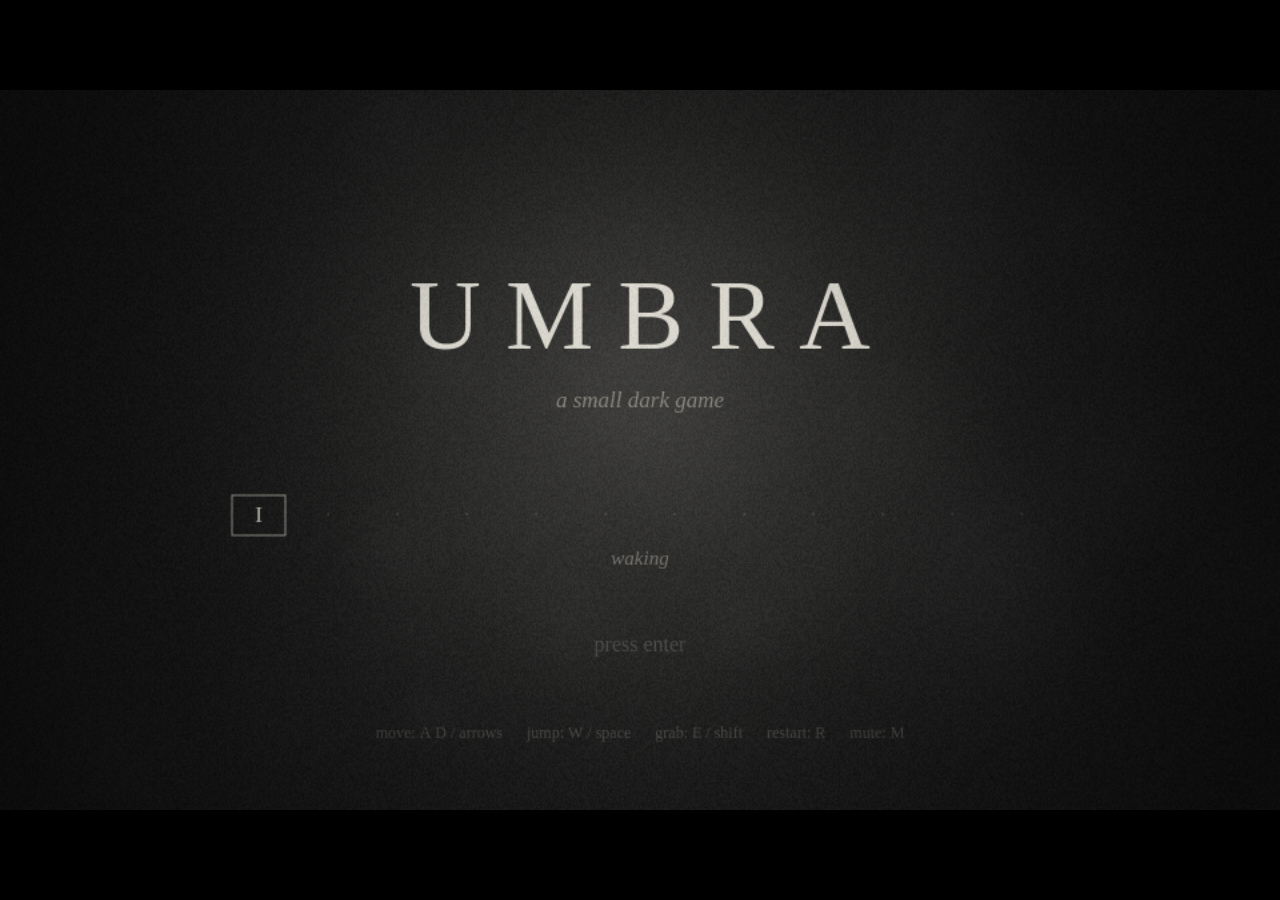
==== index.html @ 6d299690 "Add UMBRA, a monochrome LIMBO-style puzzle platformer Twelve chapters of trial-and-death puzzling on" ====
<!DOCTYPE html>
<html lang="en">
<head>
<meta charset="utf-8">
<title>UMBRA — a small dark game</title>
<meta name="viewport" content="width=device-width, initial-scale=1, user-scalable=no">
<meta name="description" content="A monochrome puzzle-platformer about a pair of eyes in the dark. Think before you step. 12 chapters of traps, crates and bad ideas.">
<meta property="og:title" content="UMBRA">
<meta property="og:description" content="A small dark puzzle game. Every trap is fair. Every death is your fault.">
<meta property="og:type" content="website">
<link rel="icon" href="data:image/svg+xml,<svg xmlns='http://www.w3.org/2000/svg' viewBox='0 0 32 32'><rect width='32' height='32' fill='%23111'/><circle cx='12' cy='15' r='2.4' fill='%23fffdf0'/><circle cx='20' cy='15' r='2.4' fill='%23fffdf0'/></svg>">
<link rel="stylesheet" href="css/style.css">
</head>
<body>
<canvas id="game"></canvas>
<script src="js/audio.js"></script>
<script src="js/levels.js"></script>
<script src="js/game.js"></script>
</body>
</html>
---- css/style.css ----
html, body {
  margin: 0;
  padding: 0;
  height: 100%;
  background: #000;
  overflow: hidden;
}

body {
  display: flex;
  align-items: center;
  justify-content: center;
}

#game {
  display: block;
  background: #000;
  cursor: default;
  touch-action: none;
}
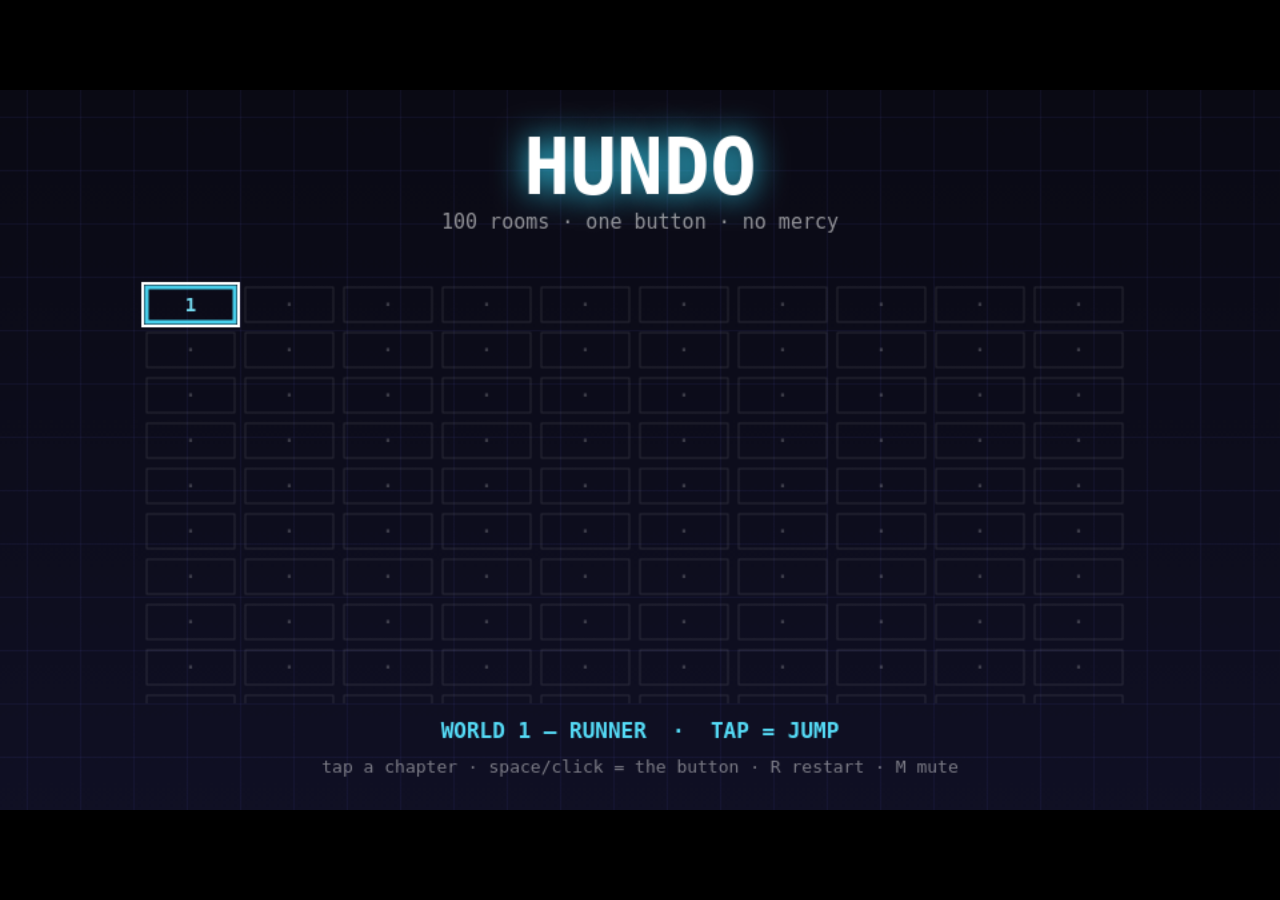
==== commit 653e8e11: "Add HUNDO: a 100-chapter one-button gauntlet, every chapter machine-proven beatable The button chang" ====
--- a/index.html
+++ b/index.html
@@ -2,19 +2,20 @@
 <html lang="en">
 <head>
 <meta charset="utf-8">
-<title>UMBRA — a small dark game</title>
-<meta name="viewport" content="width=device-width, initial-scale=1, user-scalable=no">
-<meta name="description" content="A monochrome puzzle-platformer about a pair of eyes in the dark. Think before you step. 12 chapters of traps, crates and bad ideas.">
-<meta property="og:title" content="UMBRA">
-<meta property="og:description" content="A small dark puzzle game. Every trap is fair. Every death is your fault.">
+<title>HUNDO — 100 rooms. one button. no mercy.</title>
+<meta name="viewport" content="width=device-width, initial-scale=1, maximum-scale=1, user-scalable=no">
+<meta name="description" content="A one-button gauntlet of 100 chapters that keeps changing what the button does. Jump, flip gravity, phase through walls, and get lied to. Every chapter machine-verified beatable.">
+<meta property="og:title" content="HUNDO">
+<meta property="og:description" content="100 rooms. one button. no mercy. How far can you get?">
 <meta property="og:type" content="website">
-<link rel="icon" href="data:image/svg+xml,<svg xmlns='http://www.w3.org/2000/svg' viewBox='0 0 32 32'><rect width='32' height='32' fill='%23111'/><circle cx='12' cy='15' r='2.4' fill='%23fffdf0'/><circle cx='20' cy='15' r='2.4' fill='%23fffdf0'/></svg>">
+<link rel="icon" href="data:image/svg+xml,<svg xmlns='http://www.w3.org/2000/svg' viewBox='0 0 32 32'><rect width='32' height='32' rx='6' fill='%230a0a14'/><rect x='7' y='7' width='18' height='18' rx='4' fill='%2338e0ff'/><rect x='12' y='13' width='3' height='3' fill='%230a0a14'/><rect x='18' y='13' width='3' height='3' fill='%230a0a14'/></svg>">
 <link rel="stylesheet" href="css/style.css">
 </head>
 <body>
 <canvas id="game"></canvas>
+<script src="js/sim.js"></script>
+<script src="js/levels.js"></script>
 <script src="js/audio.js"></script>
-<script src="js/levels.js"></script>
 <script src="js/game.js"></script>
 </body>
 </html>
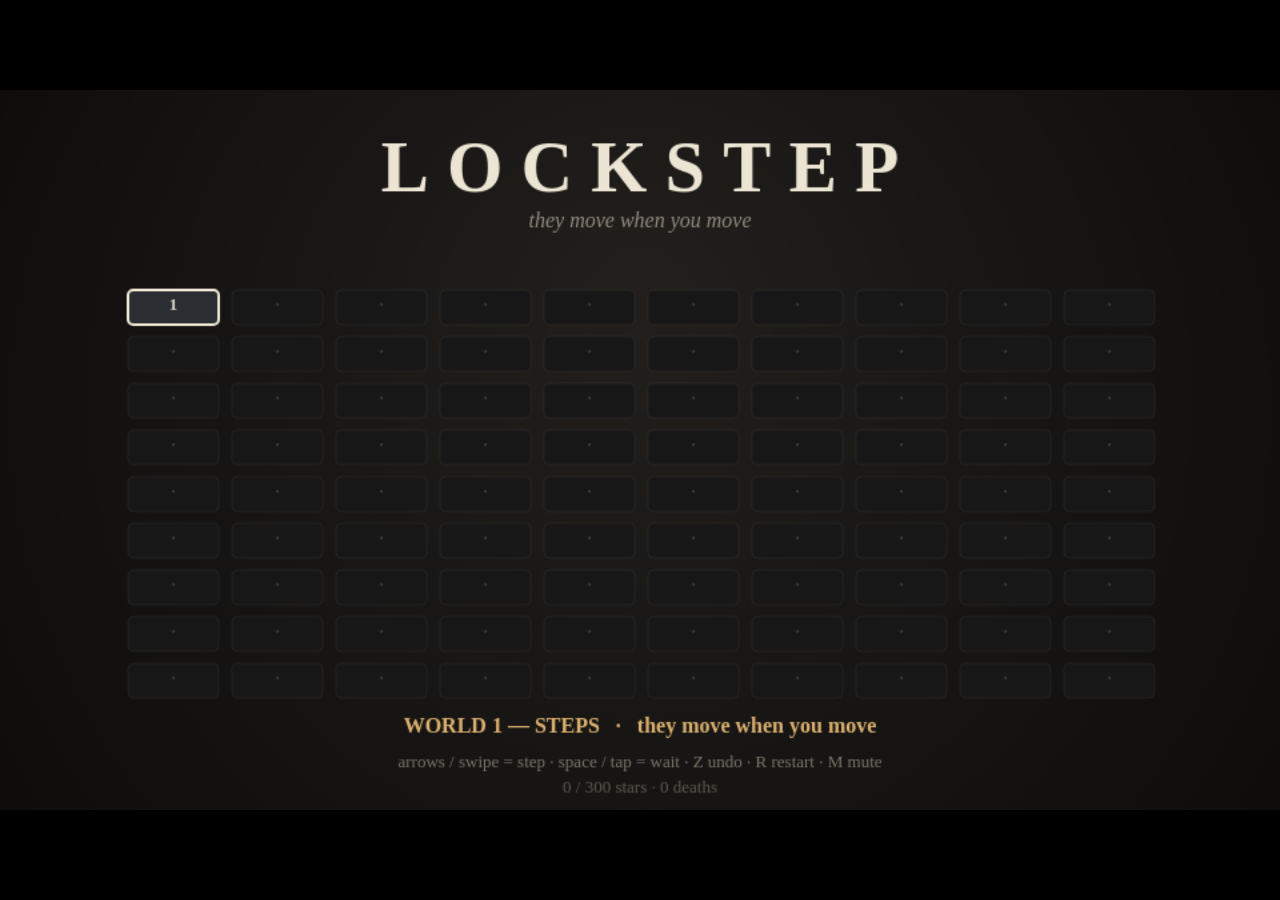
==== commit 322493d3: "Add LOCKSTEP: a turn-locked dungeon of 100 machine-proven rooms Nothing moves until you do - then ev" ====
--- a/index.html
+++ b/index.html
@@ -2,13 +2,13 @@
 <html lang="en">
 <head>
 <meta charset="utf-8">
-<title>HUNDO — 100 rooms. one button. no mercy.</title>
+<title>LOCKSTEP — they move when you move</title>
 <meta name="viewport" content="width=device-width, initial-scale=1, maximum-scale=1, user-scalable=no">
-<meta name="description" content="A one-button gauntlet of 100 chapters that keeps changing what the button does. Jump, flip gravity, phase through walls, and get lied to. Every chapter machine-verified beatable.">
-<meta property="og:title" content="HUNDO">
-<meta property="og:description" content="100 rooms. one button. no mercy. How far can you get?">
+<meta name="description" content="A turn-locked dungeon of 100 rooms. Nothing moves until you do — then everything answers. Bait hounds into pits, outwit your own mimic, count the warden's steps. Every room machine-proven solvable, par = the true optimum.">
+<meta property="og:title" content="LOCKSTEP">
+<meta property="og:description" content="they move when you move. 100 rooms, 300 stars, no dice.">
 <meta property="og:type" content="website">
-<link rel="icon" href="data:image/svg+xml,<svg xmlns='http://www.w3.org/2000/svg' viewBox='0 0 32 32'><rect width='32' height='32' rx='6' fill='%230a0a14'/><rect x='7' y='7' width='18' height='18' rx='4' fill='%2338e0ff'/><rect x='12' y='13' width='3' height='3' fill='%230a0a14'/><rect x='18' y='13' width='3' height='3' fill='%230a0a14'/></svg>">
+<link rel="icon" href="data:image/svg+xml,<svg xmlns='http://www.w3.org/2000/svg' viewBox='0 0 32 32'><rect width='32' height='32' rx='5' fill='%23151310'/><path d='M16 7 a7 7 0 0 1 7 7 v9 l-7 -4 l-7 4 v-9 a7 7 0 0 1 7 -7' fill='%23ddd6c6'/><circle cx='13' cy='14' r='2' fill='%23151310'/><circle cx='19' cy='14' r='2' fill='%23151310'/></svg>">
 <link rel="stylesheet" href="css/style.css">
 </head>
 <body>
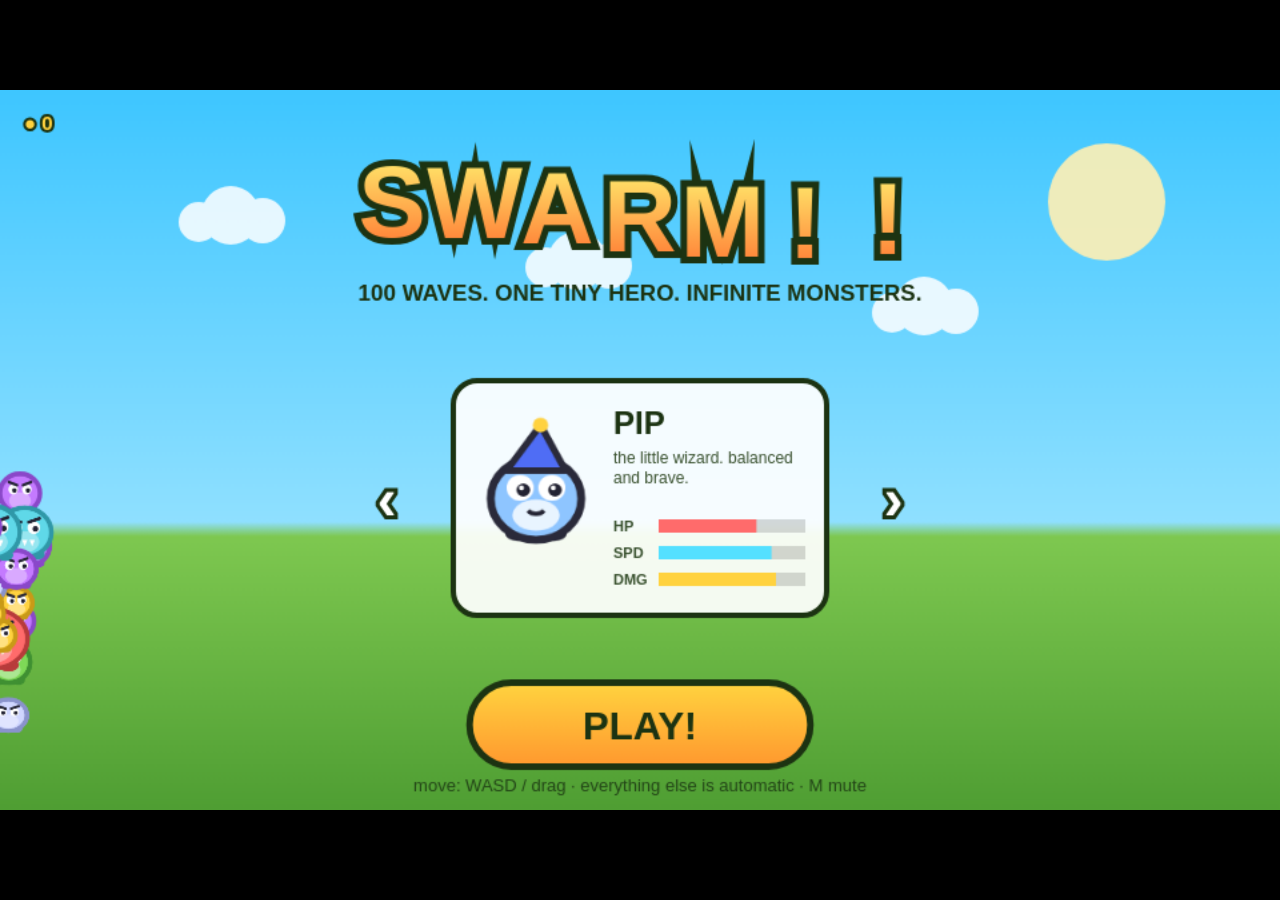
==== commit 27c6efe6: "Add SWARM!!: a bright one-thumb horde survival game, 100 waves, 10 bosses The dopamine build: auto-f" ====
--- a/index.html
+++ b/index.html
@@ -2,19 +2,18 @@
 <html lang="en">
 <head>
 <meta charset="utf-8">
-<title>LOCKSTEP — they move when you move</title>
+<title>SWARM!! — 100 waves. one tiny hero. infinite monsters.</title>
 <meta name="viewport" content="width=device-width, initial-scale=1, maximum-scale=1, user-scalable=no">
-<meta name="description" content="A turn-locked dungeon of 100 rooms. Nothing moves until you do — then everything answers. Bait hounds into pits, outwit your own mimic, count the warden's steps. Every room machine-proven solvable, par = the true optimum.">
-<meta property="og:title" content="LOCKSTEP">
-<meta property="og:description" content="they move when you move. 100 rooms, 300 stars, no dice.">
+<meta name="description" content="A loud, bright horde-survival game. Auto-firing weapons, level-up loot picks, bosses every 10 waves up to wave 100, unlockable heroes, and screen-filling explosions. Plays with one thumb.">
+<meta property="og:title" content="SWARM!!">
+<meta property="og:description" content="100 waves. One tiny hero. Infinite monsters. How far can you get?">
 <meta property="og:type" content="website">
-<link rel="icon" href="data:image/svg+xml,<svg xmlns='http://www.w3.org/2000/svg' viewBox='0 0 32 32'><rect width='32' height='32' rx='5' fill='%23151310'/><path d='M16 7 a7 7 0 0 1 7 7 v9 l-7 -4 l-7 4 v-9 a7 7 0 0 1 7 -7' fill='%23ddd6c6'/><circle cx='13' cy='14' r='2' fill='%23151310'/><circle cx='19' cy='14' r='2' fill='%23151310'/></svg>">
+<link rel="icon" href="data:image/svg+xml,<svg xmlns='http://www.w3.org/2000/svg' viewBox='0 0 32 32'><rect width='32' height='32' rx='7' fill='%237ec850'/><circle cx='16' cy='17' r='10' fill='%238ec5ff' stroke='%232a2a3a' stroke-width='2'/><circle cx='12' cy='15' r='2.6' fill='white'/><circle cx='20' cy='15' r='2.6' fill='white'/><circle cx='12.7' cy='15.4' r='1.3' fill='%23232333'/><circle cx='20.7' cy='15.4' r='1.3' fill='%23232333'/><path d='M10 8 L16 4 L15 9' fill='%234f6df5'/></svg>">
 <link rel="stylesheet" href="css/style.css">
 </head>
 <body>
 <canvas id="game"></canvas>
-<script src="js/sim.js"></script>
-<script src="js/levels.js"></script>
+<script src="js/data.js"></script>
 <script src="js/audio.js"></script>
 <script src="js/game.js"></script>
 </body>
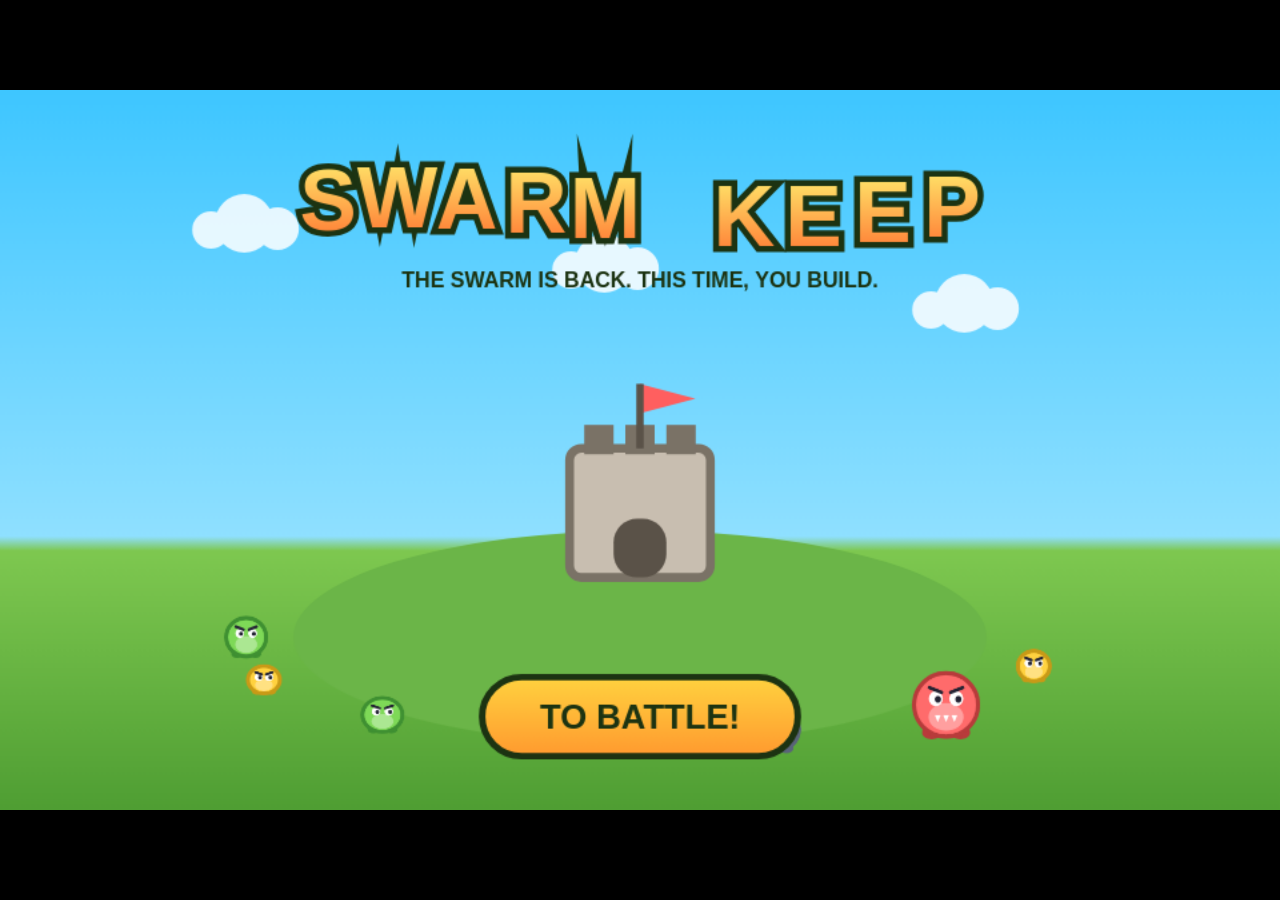
==== commit a2f96a3c: "Add SWARM KEEP: cartoon tower defense, 50 balance-proven levels with wave checkpoints The swarm univ" ====
--- a/index.html
+++ b/index.html
@@ -2,18 +2,19 @@
 <html lang="en">
 <head>
 <meta charset="utf-8">
-<title>SWARM!! — 100 waves. one tiny hero. infinite monsters.</title>
+<title>SWARM KEEP — the swarm is back. this time, you build.</title>
 <meta name="viewport" content="width=device-width, initial-scale=1, maximum-scale=1, user-scalable=no">
-<meta name="description" content="A loud, bright horde-survival game. Auto-firing weapons, level-up loot picks, bosses every 10 waves up to wave 100, unlockable heroes, and screen-filling explosions. Plays with one thumb.">
-<meta property="og:title" content="SWARM!!">
-<meta property="og:description" content="100 waves. One tiny hero. Infinite monsters. How far can you get?">
+<meta name="description" content="A bright cartoon tower defense: 50 balance-proven levels across 5 worlds, 8 towers, wave checkpoints, world bosses, and a keep to hold. Every level was beaten by the balance bot before it shipped.">
+<meta property="og:title" content="SWARM KEEP">
+<meta property="og:description" content="50 levels. 8 towers. 5 bosses. Hold the keep.">
 <meta property="og:type" content="website">
-<link rel="icon" href="data:image/svg+xml,<svg xmlns='http://www.w3.org/2000/svg' viewBox='0 0 32 32'><rect width='32' height='32' rx='7' fill='%237ec850'/><circle cx='16' cy='17' r='10' fill='%238ec5ff' stroke='%232a2a3a' stroke-width='2'/><circle cx='12' cy='15' r='2.6' fill='white'/><circle cx='20' cy='15' r='2.6' fill='white'/><circle cx='12.7' cy='15.4' r='1.3' fill='%23232333'/><circle cx='20.7' cy='15.4' r='1.3' fill='%23232333'/><path d='M10 8 L16 4 L15 9' fill='%234f6df5'/></svg>">
+<link rel="icon" href="data:image/svg+xml,<svg xmlns='http://www.w3.org/2000/svg' viewBox='0 0 32 32'><rect width='32' height='32' rx='7' fill='%237ec850'/><rect x='9' y='12' width='14' height='13' rx='2' fill='%23c8beb0' stroke='%237a7266' stroke-width='1.5'/><rect x='9' y='9' width='4' height='4' fill='%237a7266'/><rect x='19' y='9' width='4' height='4' fill='%237a7266'/><rect x='14' y='9' width='4' height='4' fill='%237a7266'/><path d='M16 5 L22 7 L16 9' fill='%23ff5f5f'/><line x1='16' y1='5' x2='16' y2='12' stroke='%235a5248' stroke-width='1.5'/></svg>">
 <link rel="stylesheet" href="css/style.css">
 </head>
 <body>
 <canvas id="game"></canvas>
-<script src="js/data.js"></script>
+<script src="js/sim.js"></script>
+<script src="js/levels.js"></script>
 <script src="js/audio.js"></script>
 <script src="js/game.js"></script>
 </body>
